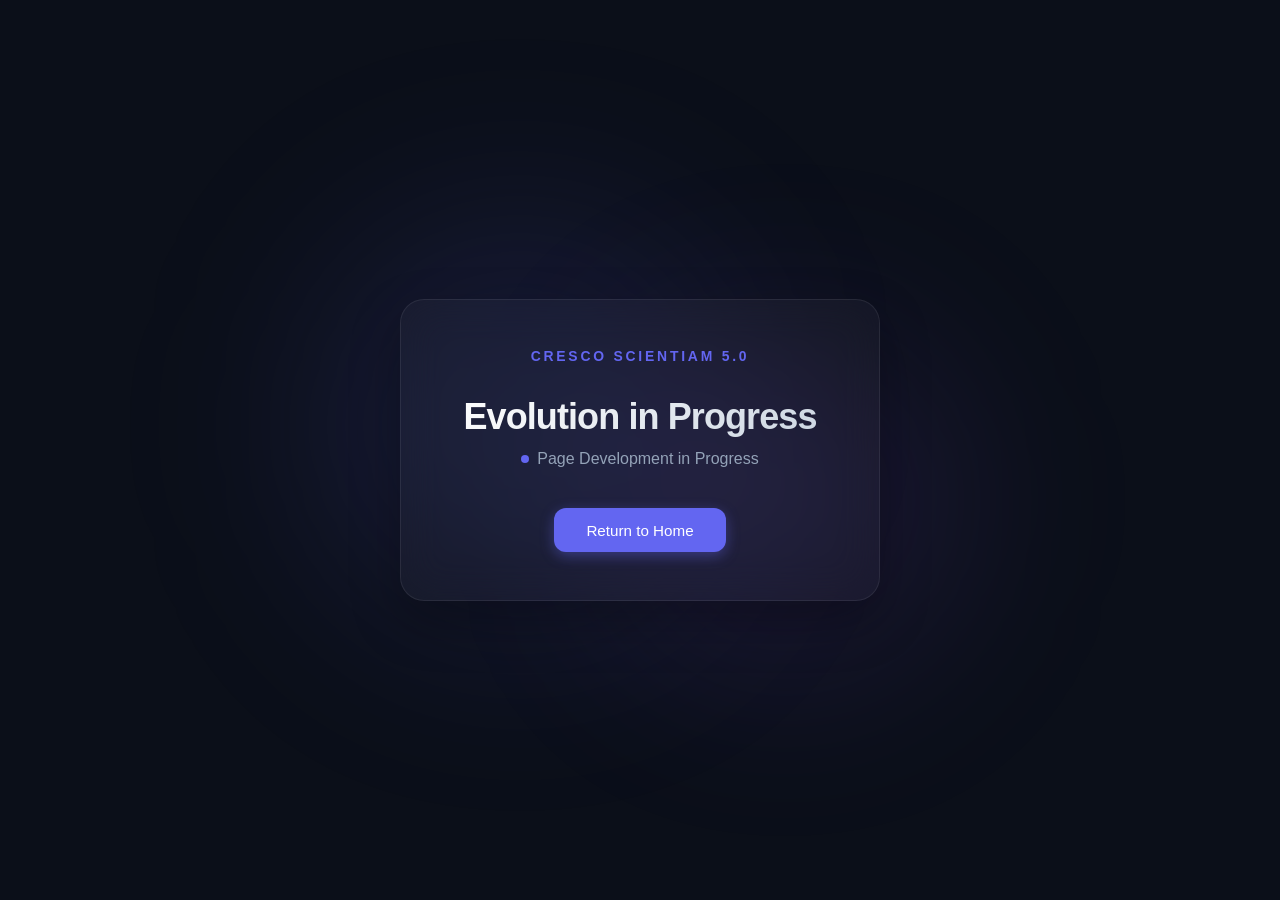
==== about.html @ 772f8664 "Add files via upload" ====
<!DOCTYPE html>
<html lang="en">
<head>
    <meta charset="UTF-8">
    <meta name="viewport" content="width=device-width, initial-scale=1.0">
    <title>Cresco Scientiam 5.0 - Under Development</title>
    <style>
        :root {
            --bg-color: #0b0f19;
            --text-primary: #ffffff;
            --text-secondary: #94a3b8;
            --accent-glow: rgba(99, 102, 241, 0.15);
            --accent-color: #6366f1;
            --accent-hover: #4f46e5;
            --card-bg: rgba(255, 255, 255, 0.03);
            --card-border: rgba(255, 255, 255, 0.08);
        }

        * {
            box-sizing: border-box;
            margin: 0;
            padding: 0;
        }

        body {
            font-family: -apple-system, BlinkMacSystemFont, 'Segoe UI', Roboto, Helvetica, Arial, sans-serif;
            background-color: var(--bg-color);
            color: var(--text-primary);
            min-height: 100vh;
            display: flex;
            justify-content: center;
            align-items: center;
            overflow: hidden;
            position: relative;
        }

        /* Ambient Background Glows */
        .glow-1 {
            position: absolute;
            top: 25%;
            left: 25%;
            width: 400px;
            height: 400px;
            background: var(--accent-glow);
            border-radius: 50%;
            filter: blur(100px);
            animation: float 8s ease-in-out infinite alternate;
            z-index: 1;
        }

        .glow-2 {
            position: absolute;
            bottom: 25%;
            right: 25%;
            width: 350px;
            height: 350px;
            background: rgba(139, 92, 246, 0.12);
            border-radius: 50%;
            filter: blur(90px);
            animation: float 10s ease-in-out infinite alternate-reverse;
            z-index: 1;
        }

        /* Main Container */
        .container {
            position: relative;
            z-index: 2;
            text-align: center;
            padding: 3rem 2.5rem;
            background: var(--card-bg);
            border: 1px solid var(--card-border);
            backdrop-filter: blur(20px);
            -webkit-backdrop-filter: blur(20px);
            border-radius: 24px;
            box-shadow: 0 20px 50px rgba(0, 0, 0, 0.3);
            max-width: 90%;
            width: 480px;
            animation: fadeIn 1.2s ease-out;
        }

        /* Typography */
        h1 {
            font-size: 2.25rem;
            font-weight: 700;
            letter-spacing: -0.025em;
            margin-bottom: 0.75rem;
            background: linear-gradient(135deg, #ffffff 0%, #cbd5e1 100%);
            -webkit-background-clip: text;
            -webkit-text-fill-color: transparent;
        }

        .tagline {
            font-size: 0.87rem;
            text-transform: uppercase;
            letter-spacing: 0.2em;
            color: var(--accent-color);
            margin-bottom: 2rem;
            font-weight: 600;
        }

        .status {
            display: flex;
            align-items: center;
            justify-content: center;
            gap: 0.5rem;
            color: var(--text-secondary);
            font-size: 1rem;
            margin-bottom: 2.5rem;
        }

        /* Pulse Indicator */
        .pulse-dot {
            width: 8px;
            height: 8px;
            background-color: var(--accent-color);
            border-radius: 50%;
            box-shadow: 0 0 0 0 rgba(99, 102, 241, 0.7);
            animation: pulse 2s infinite;
        }

        /* Button Styling */
        .btn {
            display: inline-flex;
            align-items: center;
            justify-content: center;
            padding: 0.85rem 2rem;
            font-size: 0.95rem;
            font-weight: 500;
            color: #ffffff;
            background-color: var(--accent-color);
            border: none;
            border-radius: 12px;
            cursor: pointer;
            text-decoration: none;
            transition: all 0.3s cubic-bezier(0.4, 0, 0.2, 1);
            box-shadow: 0 4px 14px rgba(99, 102, 241, 0.4);
        }

        .btn:hover {
            background-color: var(--accent-hover);
            transform: translateY(-2px);
            box-shadow: 0 6px 20px rgba(99, 102, 241, 0.6);
        }

        .btn:active {
            transform: translateY(0);
        }

        /* Animations */
        @keyframes fadeIn {
            from { opacity: 0; transform: translateY(20px); }
            to { opacity: 1; transform: translateY(0); }
        }

        @keyframes float {
            from { transform: translate(0, 0) scale(1); }
            to { transform: translate(30px, -30px) scale(1.1); }
        }

        @keyframes pulse {
            0% {
                transform: scale(0.95);
                box-shadow: 0 0 0 0 rgba(99, 102, 241, 0.7);
            }
            70% {
                transform: scale(1);
                box-shadow: 0 0 0 10px rgba(99, 102, 241, 0);
            }
            100% {
                transform: scale(0.95);
                box-shadow: 0 0 0 0 rgba(99, 102, 241, 0);
            }
        }
    </style>
</head>
<body>

    <div class="glow-1"></div>
    <div class="glow-2"></div>

    <div class="container">
        <div class="tagline">Cresco Scientiam 5.0</div>
        <h1>Evolution in Progress</h1>
        
        <div class="status">
            <span class="pulse-dot"></span>
            <span>Page Development in Progress</span>
        </div>

        <a href="index.html" class="btn">Return to Home</a>
    </div>

</body>
</html>
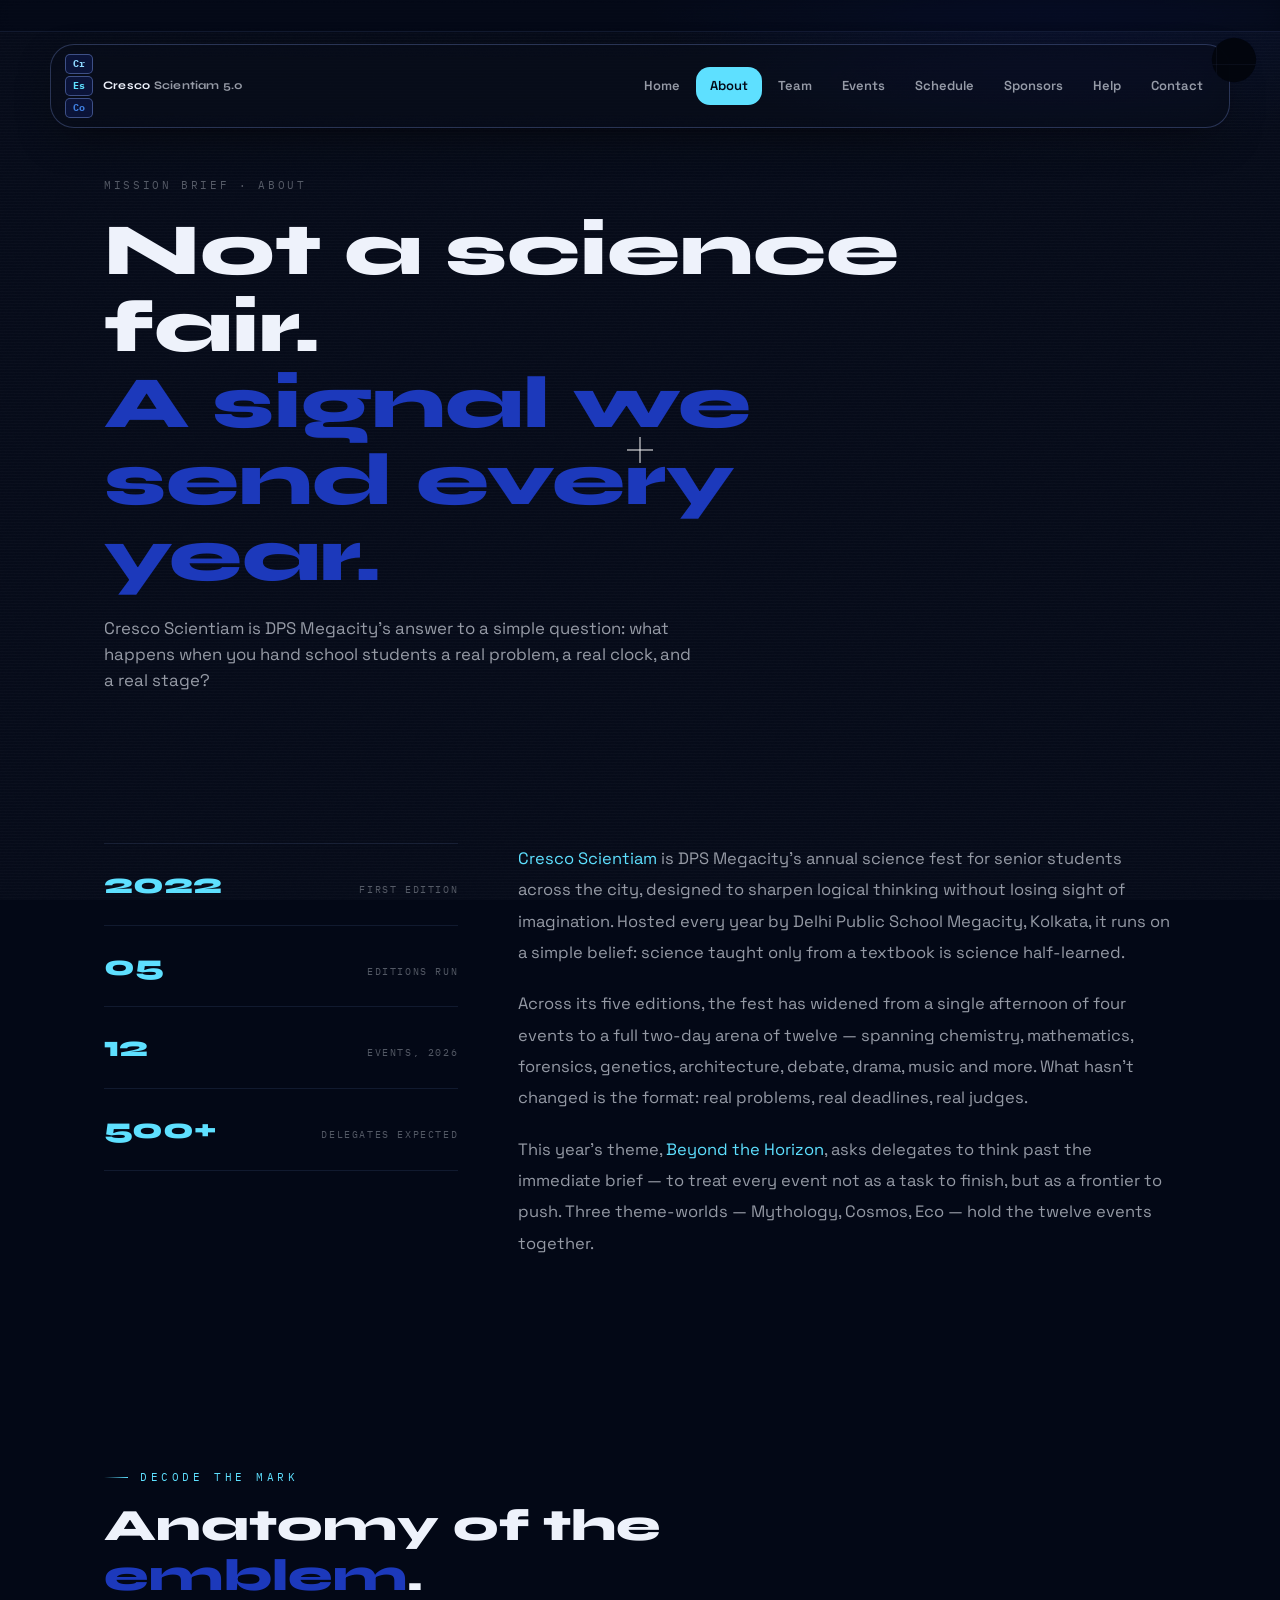
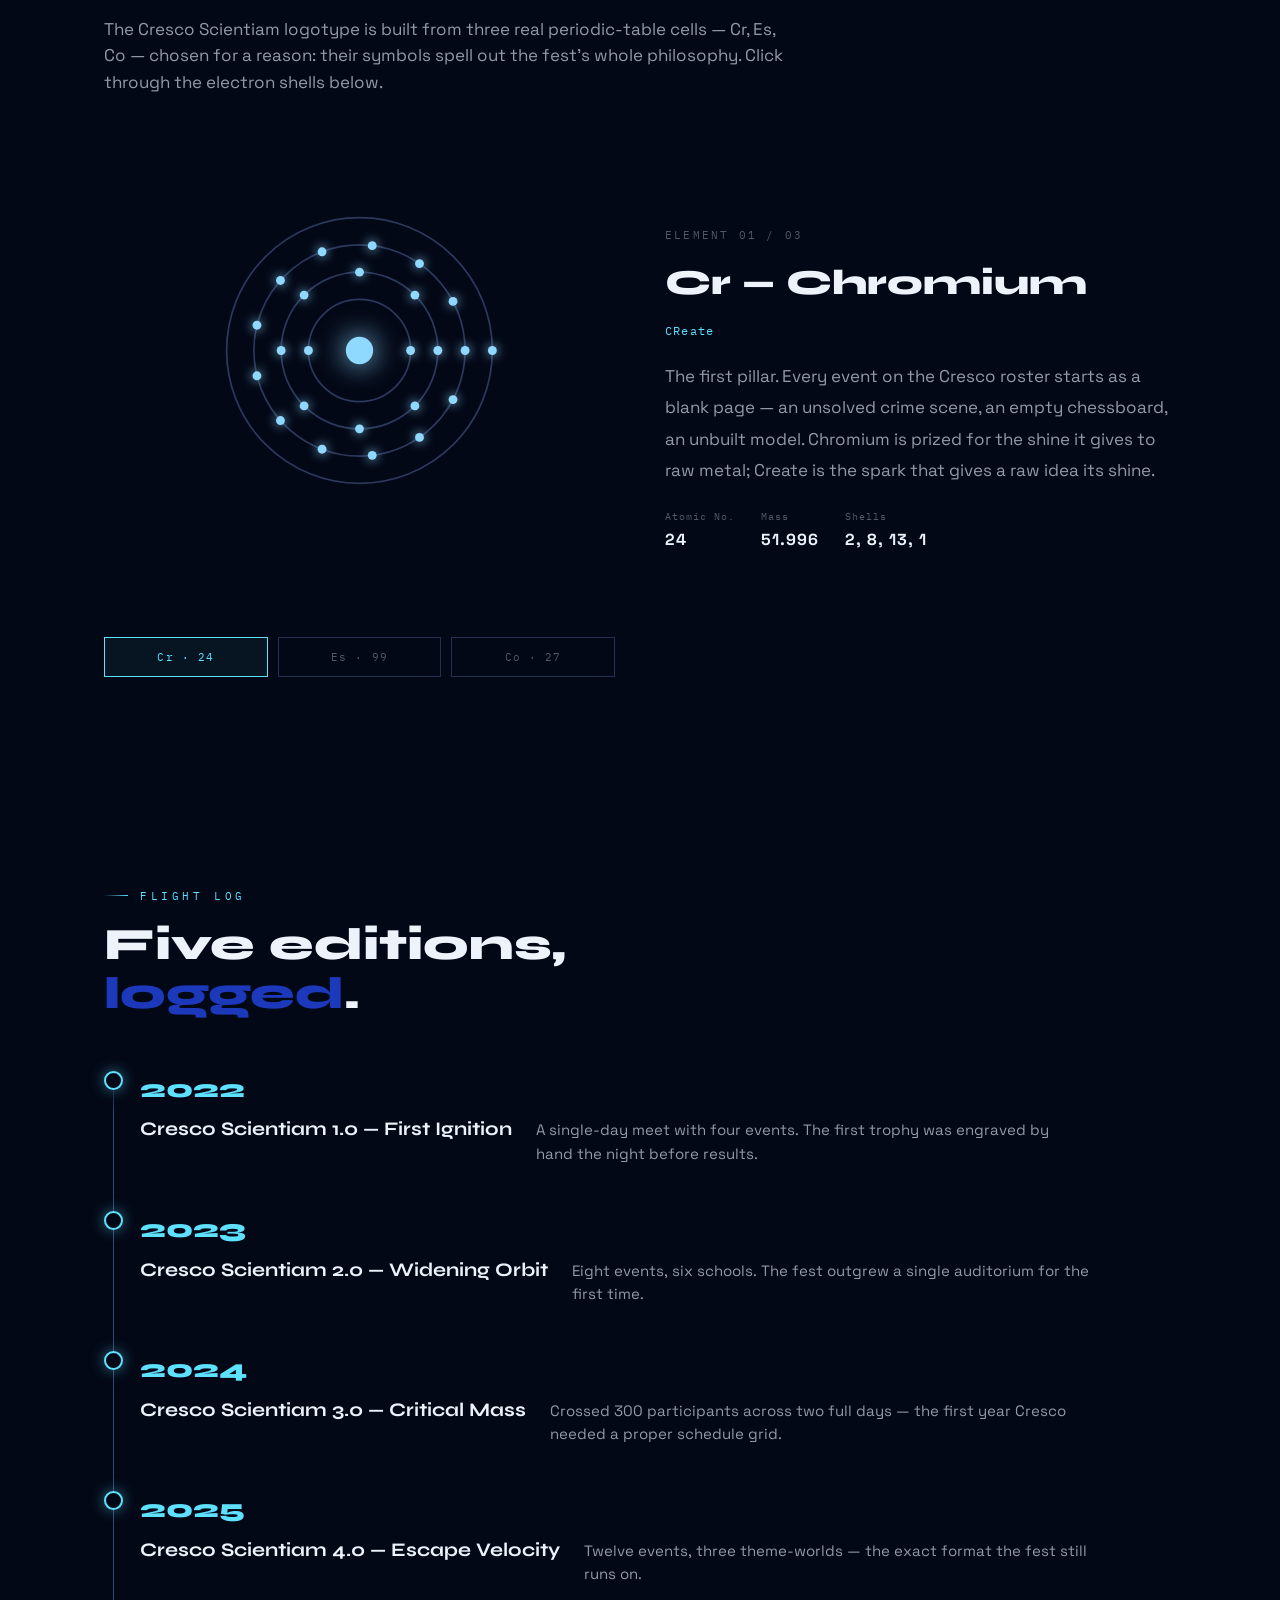
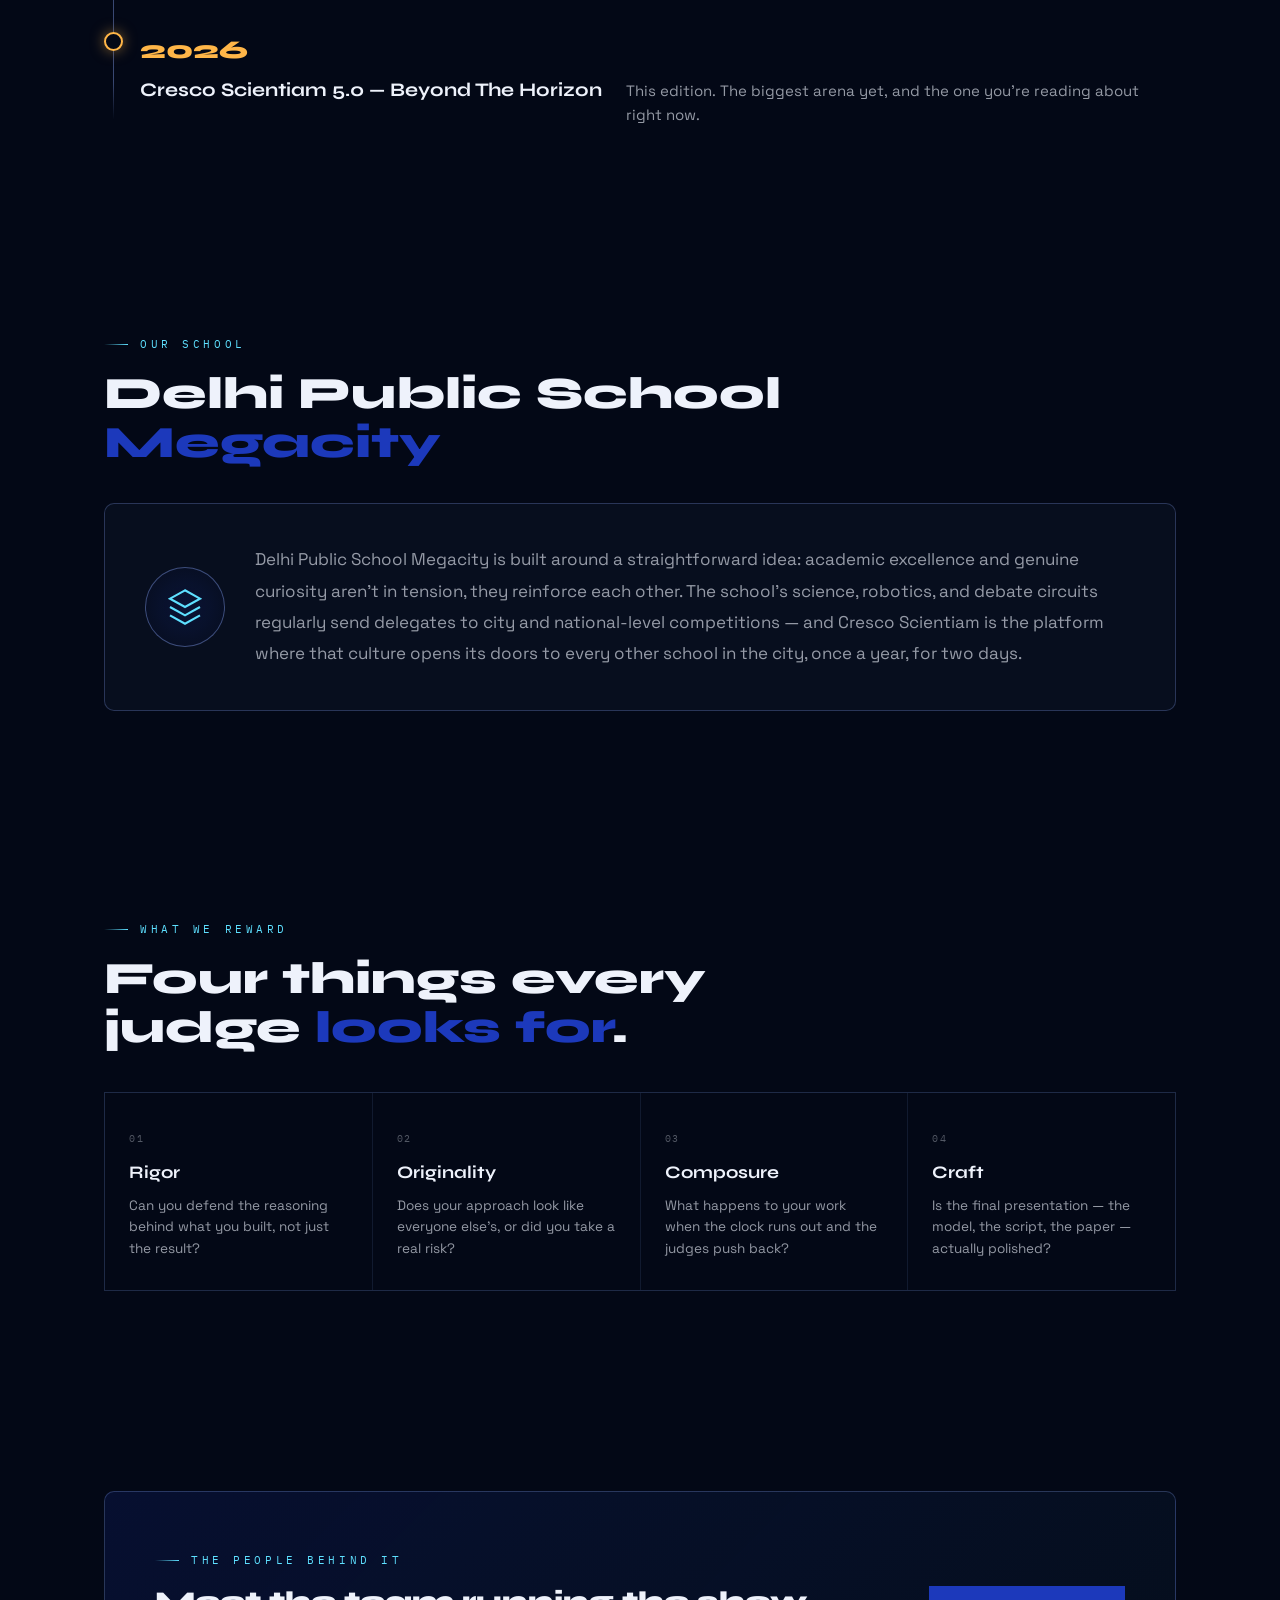
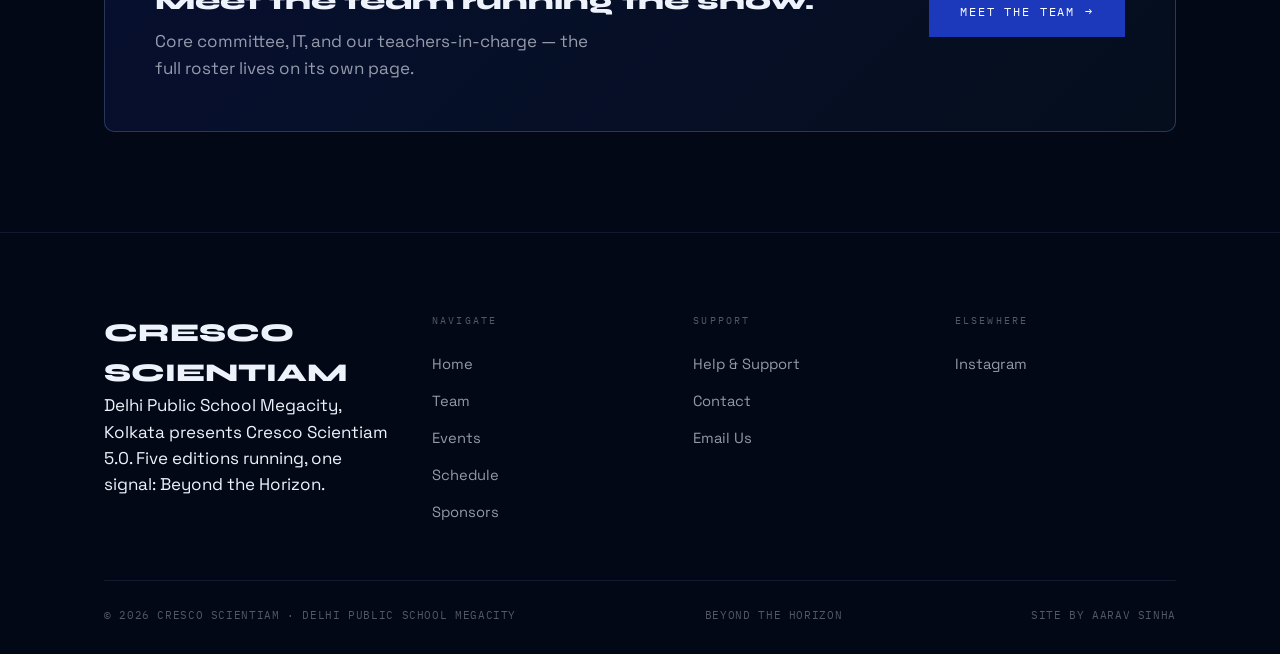
==== commit a59b1114: "Add files via upload" ====
--- a/about.html
+++ b/about.html
@@ -1,194 +1,404 @@
 <!DOCTYPE html>
 <html lang="en">
 <head>
-    <meta charset="UTF-8">
-    <meta name="viewport" content="width=device-width, initial-scale=1.0">
-    <title>Cresco Scientiam 5.0 - Under Development</title>
-    <style>
-        :root {
-            --bg-color: #0b0f19;
-            --text-primary: #ffffff;
-            --text-secondary: #94a3b8;
-            --accent-glow: rgba(99, 102, 241, 0.15);
-            --accent-color: #6366f1;
-            --accent-hover: #4f46e5;
-            --card-bg: rgba(255, 255, 255, 0.03);
-            --card-border: rgba(255, 255, 255, 0.08);
-        }
-
-        * {
-            box-sizing: border-box;
-            margin: 0;
-            padding: 0;
-        }
-
-        body {
-            font-family: -apple-system, BlinkMacSystemFont, 'Segoe UI', Roboto, Helvetica, Arial, sans-serif;
-            background-color: var(--bg-color);
-            color: var(--text-primary);
-            min-height: 100vh;
-            display: flex;
-            justify-content: center;
-            align-items: center;
-            overflow: hidden;
-            position: relative;
-        }
-
-        /* Ambient Background Glows */
-        .glow-1 {
-            position: absolute;
-            top: 25%;
-            left: 25%;
-            width: 400px;
-            height: 400px;
-            background: var(--accent-glow);
-            border-radius: 50%;
-            filter: blur(100px);
-            animation: float 8s ease-in-out infinite alternate;
-            z-index: 1;
-        }
-
-        .glow-2 {
-            position: absolute;
-            bottom: 25%;
-            right: 25%;
-            width: 350px;
-            height: 350px;
-            background: rgba(139, 92, 246, 0.12);
-            border-radius: 50%;
-            filter: blur(90px);
-            animation: float 10s ease-in-out infinite alternate-reverse;
-            z-index: 1;
-        }
-
-        /* Main Container */
-        .container {
-            position: relative;
-            z-index: 2;
-            text-align: center;
-            padding: 3rem 2.5rem;
-            background: var(--card-bg);
-            border: 1px solid var(--card-border);
-            backdrop-filter: blur(20px);
-            -webkit-backdrop-filter: blur(20px);
-            border-radius: 24px;
-            box-shadow: 0 20px 50px rgba(0, 0, 0, 0.3);
-            max-width: 90%;
-            width: 480px;
-            animation: fadeIn 1.2s ease-out;
-        }
-
-        /* Typography */
-        h1 {
-            font-size: 2.25rem;
-            font-weight: 700;
-            letter-spacing: -0.025em;
-            margin-bottom: 0.75rem;
-            background: linear-gradient(135deg, #ffffff 0%, #cbd5e1 100%);
-            -webkit-background-clip: text;
-            -webkit-text-fill-color: transparent;
-        }
-
-        .tagline {
-            font-size: 0.87rem;
-            text-transform: uppercase;
-            letter-spacing: 0.2em;
-            color: var(--accent-color);
-            margin-bottom: 2rem;
-            font-weight: 600;
-        }
-
-        .status {
-            display: flex;
-            align-items: center;
-            justify-content: center;
-            gap: 0.5rem;
-            color: var(--text-secondary);
-            font-size: 1rem;
-            margin-bottom: 2.5rem;
-        }
-
-        /* Pulse Indicator */
-        .pulse-dot {
-            width: 8px;
-            height: 8px;
-            background-color: var(--accent-color);
-            border-radius: 50%;
-            box-shadow: 0 0 0 0 rgba(99, 102, 241, 0.7);
-            animation: pulse 2s infinite;
-        }
-
-        /* Button Styling */
-        .btn {
-            display: inline-flex;
-            align-items: center;
-            justify-content: center;
-            padding: 0.85rem 2rem;
-            font-size: 0.95rem;
-            font-weight: 500;
-            color: #ffffff;
-            background-color: var(--accent-color);
-            border: none;
-            border-radius: 12px;
-            cursor: pointer;
-            text-decoration: none;
-            transition: all 0.3s cubic-bezier(0.4, 0, 0.2, 1);
-            box-shadow: 0 4px 14px rgba(99, 102, 241, 0.4);
-        }
-
-        .btn:hover {
-            background-color: var(--accent-hover);
-            transform: translateY(-2px);
-            box-shadow: 0 6px 20px rgba(99, 102, 241, 0.6);
-        }
-
-        .btn:active {
-            transform: translateY(0);
-        }
-
-        /* Animations */
-        @keyframes fadeIn {
-            from { opacity: 0; transform: translateY(20px); }
-            to { opacity: 1; transform: translateY(0); }
-        }
-
-        @keyframes float {
-            from { transform: translate(0, 0) scale(1); }
-            to { transform: translate(30px, -30px) scale(1.1); }
-        }
-
-        @keyframes pulse {
-            0% {
-                transform: scale(0.95);
-                box-shadow: 0 0 0 0 rgba(99, 102, 241, 0.7);
-            }
-            70% {
-                transform: scale(1);
-                box-shadow: 0 0 0 10px rgba(99, 102, 241, 0);
-            }
-            100% {
-                transform: scale(0.95);
-                box-shadow: 0 0 0 0 rgba(99, 102, 241, 0);
-            }
-        }
-    </style>
+<meta charset="UTF-8">
+<meta name="viewport" content="width=device-width, initial-scale=1.0, viewport-fit=cover">
+<meta name="theme-color" content="#030816">
+<meta name="description" content="The story behind Cresco Scientiam 5.0 — Delhi Public School Megacity, the emblem, and five editions of growth.">
+<title>About — Cresco Scientiam 5.0</title>
+<link rel="icon" href="data:image/svg+xml,%3Csvg xmlns='http://www.w3.org/2000/svg' viewBox='0 0 100 100'%3E%3Crect width='100' height='100' rx='20' fill='%23030816'/%3E%3Ccircle cx='50' cy='50' r='34' fill='none' stroke='%231c39bb' stroke-width='3'/%3E%3Ccircle cx='50' cy='16' r='4' fill='%235ee0ff'/%3E%3C/svg%3E">
+<link rel="preconnect" href="https://fonts.googleapis.com">
+<link rel="preconnect" href="https://fonts.gstatic.com" crossorigin>
+<link href="https://fonts.googleapis.com/css2?family=Syne:wght@500;600;700;800&family=Space+Grotesk:wght@300;400;500;600;700&family=IBM+Plex+Mono:wght@400;500;600;700&display=swap" rel="stylesheet">
+<style>
+:root{
+  --ink:#030816;--navy:#060f2c;--panel:rgba(13,20,38,.5);--panel-solid:#0b1120;
+  --line:rgba(140,170,255,.11);--line2:rgba(140,170,255,.26);--line3:rgba(140,170,255,.4);
+  --blue:#1c39bb;--electric:#5ee0ff;--amber:#ffb648;--alert:#ef4a5a;
+  --paper:#eef2fb;--dim:rgba(238,242,251,.62);--faint:rgba(238,242,251,.34);
+  --disp:'Syne',sans-serif;--ui:'Space Grotesk',sans-serif;--mono:'IBM Plex Mono',monospace;
+}
+*,*::before,*::after{box-sizing:border-box;margin:0;padding:0;}
+html{scroll-behavior:smooth;overflow-x:hidden;width:100%;}
+body{background:var(--ink);color:var(--paper);font-family:var(--ui);font-size:17px;line-height:1.55;overflow-x:hidden;width:100%;-webkit-font-smoothing:antialiased;cursor:none;opacity:0;animation:pageIn .7s ease .05s forwards;}
+@keyframes pageIn{to{opacity:1;}}
+@media (hover:none),(pointer:coarse){body{cursor:auto;}}
+a{color:inherit;text-decoration:none;} img{max-width:100%;display:block;} ul,ol{list-style:none;}
+.scanlines{position:fixed;inset:0;z-index:1;pointer-events:none;opacity:.5;mix-blend-mode:overlay;background:repeating-linear-gradient(to bottom,rgba(255,255,255,.028) 0px,rgba(255,255,255,.028) 1px,transparent 1px,transparent 3px);}
+.grain{position:fixed;inset:0;z-index:1;pointer-events:none;opacity:.045;mix-blend-mode:overlay;background-image:url("data:image/svg+xml,%3Csvg viewBox='0 0 200 200' xmlns='http://www.w3.org/2000/svg'%3E%3Cfilter id='n'%3E%3CfeTurbulence type='fractalNoise' baseFrequency='0.9' numOctaves='4' stitchTiles='stitch'/%3E%3C/filter%3E%3Crect width='100%25' height='100%25' filter='url(%23n)'/%3E%3C/svg%3E");background-size:180px 180px;}
+body::before{content:'';position:fixed;inset:0;z-index:0;pointer-events:none;background:radial-gradient(ellipse 55% 40% at 82% -6%, rgba(28,57,187,.16), transparent 60%);}
+.reticle{position:fixed;top:0;left:0;width:26px;height:26px;pointer-events:none;z-index:9998;transform:translate(-50%,-50%);mix-blend-mode:difference;transition:width .2s,height .2s;}
+.reticle::before,.reticle::after{content:'';position:absolute;background:#fff;}
+.reticle::before{left:50%;top:0;width:1px;height:100%;transform:translateX(-.5px);}
+.reticle::after{top:50%;left:0;height:1px;width:100%;transform:translateY(-.5px);}
+.reticle.big{width:54px;height:54px;}
+@media (hover:none),(pointer:coarse){.reticle{display:none;}}
+
+.wrap{max-width:1200px;margin:0 auto;padding:0 clamp(20px,5vw,72px);position:relative;z-index:3;}
+.eyebrow{display:inline-flex;align-items:center;gap:12px;font-family:var(--mono);font-size:10.5px;letter-spacing:.34em;text-transform:uppercase;color:var(--electric);}
+.eyebrow::before{content:'';width:24px;height:1px;background:linear-gradient(90deg,transparent,var(--electric));}
+section{position:relative;z-index:2;padding:100px 0;}
+.reveal{opacity:0;transform:translateY(28px);transition:opacity .85s cubic-bezier(.16,1,.3,1),transform .85s cubic-bezier(.16,1,.3,1);}
+.reveal.in{opacity:1;transform:translateY(0);}
+
+.ticker-bar{position:fixed;top:0;left:0;right:0;z-index:90;height:32px;overflow:hidden;backdrop-filter:blur(12px) saturate(140%);-webkit-backdrop-filter:blur(12px) saturate(140%);background:rgba(3,8,22,.7);border-bottom:1px solid var(--line);display:flex;align-items:center;}
+.ticker-track{display:flex;white-space:nowrap;animation:tickerScroll 34s linear infinite;}
+.ticker-track span{font-family:var(--mono);font-size:10px;letter-spacing:.2em;text-transform:uppercase;color:var(--faint);padding:0 24px;display:inline-flex;align-items:center;gap:10px;}
+.ticker-track span i{width:4px;height:4px;border-radius:50%;background:var(--electric);display:inline-block;}
+@keyframes tickerScroll{from{transform:translateX(0);}to{transform:translateX(-50%);}}
+
+.topbar{position:fixed;top:44px;left:50%;transform:translateX(-50%);z-index:96;width:min(94vw,1180px);border-radius:24px;backdrop-filter:blur(18px) saturate(160%);-webkit-backdrop-filter:blur(18px) saturate(160%);background:rgba(8,12,26,.72);border:1px solid var(--line2);box-shadow:0 14px 44px -16px rgba(0,0,0,.65);transition:background .3s;}
+.topbar.scrolled{background:rgba(6,9,20,.9);}
+.topbar-inner{display:flex;align-items:center;justify-content:space-between;gap:14px;padding:9px 12px 9px 14px;}
+.tb-brand{display:flex;align-items:center;gap:10px;flex-shrink:0;}
+.tb-logo-stack{display:flex;flex-direction:column;gap:2px;}
+.tb-cell{width:28px;height:20px;border-radius:5px;display:grid;place-items:center;font-family:var(--mono);font-weight:700;font-size:10px;border:1px solid var(--line3);}
+.tb-cell[data-el="cr"]{color:#8fd8ff;background:rgba(28,57,187,.2);}
+.tb-cell[data-el="es"]{color:#5ee0ff;background:rgba(28,57,187,.2);}
+.tb-cell[data-el="co"]{color:#3f7fe0;background:rgba(28,57,187,.2);}
+.tb-words{display:none;font-family:var(--disp);font-weight:700;font-size:.72rem;letter-spacing:.02em;color:var(--dim);white-space:nowrap;}
+.tb-words b{color:var(--paper);}
+@media (min-width:460px){.tb-words{display:block;}}
+.tb-tabs{display:none;gap:2px;align-items:center;}
+.tb-tabs a{font-family:var(--ui);font-weight:600;font-size:13px;color:var(--dim);padding:9px 14px;border-radius:14px;transition:color .25s,background .25s;white-space:nowrap;}
+.tb-tabs a:hover{color:var(--paper);background:rgba(94,224,255,.08);}
+.tb-tabs a.active{color:var(--ink);background:var(--electric);}
+.tb-bar-btn{display:flex;flex-direction:column;gap:4px;width:40px;height:40px;align-items:center;justify-content:center;border-radius:12px;border:1px solid var(--line2);background:transparent;cursor:pointer;flex-shrink:0;transition:border-color .3s,background .3s;}
+.tb-bar-btn:hover{border-color:var(--electric);background:rgba(94,224,255,.06);}
+.tb-bar-btn:active{transform:scale(.93);}
+.tb-bar-btn span{width:18px;height:2px;background:var(--paper);border-radius:2px;transition:transform .3s,opacity .3s;}
+.tb-bar-btn.open span:nth-child(1){transform:translateY(6px) rotate(45deg);}
+.tb-bar-btn.open span:nth-child(2){opacity:0;}
+.tb-bar-btn.open span:nth-child(3){transform:translateY(-6px) rotate(-45deg);}
+@media (min-width:981px){.tb-tabs{display:flex;} .tb-bar-btn{display:none;}}
+@media (max-width:980px){.topbar{top:40px;border-radius:20px;}}
+@media (max-width:420px){.tb-words{display:none;}}
+
+.overlay-nav{position:fixed;inset:0;z-index:200;backdrop-filter:blur(20px);-webkit-backdrop-filter:blur(20px);background:rgba(3,6,14,.96);clip-path:circle(2% at calc(100% - 46px) 60px);transition:clip-path .7s cubic-bezier(.7,0,.2,1);pointer-events:none;}
+.overlay-nav.open{clip-path:circle(150% at calc(100% - 46px) 60px);pointer-events:all;}
+.overlay-grid{position:absolute;inset:0;background-image:linear-gradient(var(--line) 1px,transparent 1px),linear-gradient(90deg,var(--line) 1px,transparent 1px);background-size:64px 64px;opacity:.5;}
+.overlay-inner{position:relative;z-index:2;height:100%;display:flex;flex-direction:column;justify-content:center;padding:110px clamp(24px,7vw,110px) 40px;max-width:1000px;margin:0 auto;overflow-y:auto;}
+.overlay-clock{font-family:var(--mono);font-size:12px;color:var(--dim);letter-spacing:.14em;margin-bottom:30px;}
+.overlay-clock b{display:inline-block;margin-left:10px;font-size:15px;color:var(--electric);font-weight:500;}
+.overlay-links{display:flex;flex-direction:column;gap:0;}
+.overlay-links a{display:flex;align-items:baseline;gap:20px;font-family:var(--disp);font-weight:700;font-size:clamp(1.7rem,7vw,2.6rem);color:var(--faint);padding:12px 0;border-bottom:1px solid var(--line);transition:color .35s,padding .35s;}
+.overlay-links a small{font-family:var(--mono);font-size:11px;color:var(--faint);font-weight:400;letter-spacing:.1em;}
+.overlay-links a:hover,.overlay-links a.active{color:var(--paper);padding-left:12px;}
+.overlay-links a:hover small,.overlay-links a.active small{color:var(--electric);}
+.overlay-bottom{display:flex;flex-direction:column;gap:16px;margin-top:30px;padding-top:24px;border-top:1px solid var(--line);}
+.overlay-bottom .ob-col span{display:block;font-family:var(--mono);font-size:9.5px;letter-spacing:.24em;color:var(--faint);text-transform:uppercase;margin-bottom:6px;}
+.overlay-bottom .ob-col a,.overlay-bottom .ob-col p{color:var(--dim);font-size:.92rem;}
+
+.btn{font-family:var(--mono);font-size:11.5px;letter-spacing:.16em;text-transform:uppercase;padding:16px 30px;border:1px solid var(--line3);position:relative;display:inline-flex;align-items:center;gap:10px;background:transparent;color:var(--paper);cursor:pointer;transition:all .3s;}
+.btn-solid{background:var(--blue);border-color:var(--blue);color:#fff;}
+.btn-solid:hover{box-shadow:0 0 34px rgba(28,57,187,.5);}
+.btn-ghost:hover{border-color:var(--electric);color:var(--electric);background:rgba(94,224,255,.06);}
+.btn .arrow{transition:transform .3s;} .btn:hover .arrow{transform:translateX(4px);}
+.btn:active{transform:scale(.96);}
+
+.page-hero{padding:170px 0 50px;}
+.page-hero .kicker{font-family:var(--mono);font-size:11px;letter-spacing:.24em;color:var(--faint);text-transform:uppercase;}
+.page-hero h1{font-family:var(--disp);font-weight:800;font-size:clamp(2.4rem,6.4vw,4.6rem);line-height:1.04;margin-top:16px;max-width:900px;}
+.page-hero h1 em{font-style:normal;color:var(--blue);}
+.page-hero p{margin-top:20px;color:var(--dim);max-width:600px;font-size:1.05rem;}
+
+.section-title{font-family:var(--disp);font-weight:800;font-size:clamp(1.8rem,4.2vw,2.8rem);margin-top:16px;line-height:1.1;}
+.section-title em{font-style:normal;color:var(--blue);}
+.section-head{max-width:680px;}
+.section-head p{margin-top:16px;color:var(--dim);}
+
+.mission-grid{display:grid;grid-template-columns:.7fr 1.3fr;gap:60px;}
+.mission-grid .prose{color:var(--dim);line-height:1.9;font-size:1.03rem;}
+.mission-grid .prose p+p{margin-top:20px;}
+.mission-grid .prose em{color:var(--electric);font-style:normal;}
+.stat-rail{display:flex;flex-direction:column;gap:0;border-top:1px solid var(--line);}
+.stat-rail .sr{display:flex;justify-content:space-between;align-items:baseline;padding:18px 0;border-bottom:1px solid var(--line);}
+.stat-rail .sr b{font-family:var(--disp);font-weight:800;font-size:1.8rem;color:var(--electric);}
+.stat-rail .sr span{font-family:var(--mono);font-size:10px;letter-spacing:.16em;color:var(--faint);text-transform:uppercase;}
+@media (max-width:900px){.mission-grid{grid-template-columns:1fr;}}
+
+.emblem-wrap{display:grid;grid-template-columns:1fr 1fr;gap:50px;align-items:center;}
+.emblem-visual{position:relative;aspect-ratio:1;}
+.emblem-visual svg{width:100%;height:100%;cursor:pointer;}
+.emblem-tabs{display:flex;gap:10px;margin-top:24px;}
+.emblem-tab{flex:1;padding:12px;text-align:center;border:1px solid var(--line2);font-family:var(--mono);font-size:11px;letter-spacing:.1em;color:var(--faint);cursor:pointer;transition:all .3s;background:transparent;}
+.emblem-tab.active{border-color:var(--electric);color:var(--electric);background:rgba(94,224,255,.06);}
+.emblem-copy .el-num{font-family:var(--mono);font-size:11px;color:var(--faint);letter-spacing:.2em;}
+.emblem-copy h3{font-family:var(--disp);font-weight:800;font-size:2.2rem;margin:10px 0 6px;}
+.emblem-copy .el-sub{font-family:var(--mono);font-size:12px;color:var(--electric);letter-spacing:.1em;}
+.emblem-copy p{color:var(--dim);margin-top:18px;line-height:1.85;}
+.emblem-meta{display:flex;gap:26px;margin-top:22px;flex-wrap:wrap;}
+.emblem-meta div{font-family:var(--mono);font-size:10px;color:var(--faint);letter-spacing:.1em;}
+.emblem-meta b{display:block;color:var(--paper);font-size:1rem;font-family:var(--ui);margin-top:4px;}
+@media (max-width:900px){.emblem-wrap{grid-template-columns:1fr;}.emblem-visual{max-width:320px;margin:0 auto;}}
+
+.tl-wrap{position:relative;padding-left:36px;}
+.tl-wrap::before{content:'';position:absolute;left:9px;top:6px;bottom:6px;width:1px;background:linear-gradient(to bottom,transparent,var(--line3) 6%,var(--line3) 94%,transparent);}
+.tl-row{position:relative;padding-bottom:44px;}
+.tl-row:last-child{padding-bottom:0;}
+.tl-dot{position:absolute;left:-36px;top:2px;width:19px;height:19px;border-radius:50%;border:2px solid var(--electric);background:var(--ink);box-shadow:0 0 14px rgba(94,224,255,.5);}
+.tl-year{font-family:var(--disp);font-weight:800;font-size:1.6rem;color:var(--electric);}
+.tl-card{display:flex;gap:24px;flex-wrap:wrap;align-items:baseline;margin-top:6px;}
+.tl-card h4{font-family:var(--disp);font-weight:700;font-size:1.2rem;}
+.tl-card p{color:var(--dim);font-size:.94rem;max-width:520px;}
+
+.school-panel{border:1px solid var(--line2);background:var(--panel);padding:40px;display:grid;grid-template-columns:auto 1fr;gap:30px;align-items:center;border-radius:10px;}
+.school-mark{width:80px;height:80px;border-radius:50%;border:1px solid var(--line3);display:grid;place-items:center;background:radial-gradient(circle,rgba(28,57,187,.16),transparent);flex-shrink:0;overflow:hidden;position:relative;}
+.school-mark img{position:absolute;inset:0;width:100%;height:100%;object-fit:contain;padding:8px;z-index:2;}
+@media (max-width:640px){.school-panel{grid-template-columns:1fr;text-align:center;}.school-mark{margin:0 auto;}}
+
+.values-grid{display:grid;grid-template-columns:repeat(4,1fr);gap:1px;background:var(--line);border:1px solid var(--line);}
+.value-card{background:var(--ink);padding:30px 24px;}
+.value-card .vn{font-family:var(--mono);font-size:10px;color:var(--faint);letter-spacing:.16em;}
+.value-card h4{font-family:var(--disp);font-weight:700;font-size:1.1rem;margin:10px 0 8px;}
+.value-card p{color:var(--dim);font-size:.85rem;line-height:1.6;}
+@media (max-width:900px){.values-grid{grid-template-columns:repeat(2,1fr);}}
+@media (max-width:520px){.values-grid{grid-template-columns:1fr;}}
+
+.team-cta{border:1px solid var(--line2);background:linear-gradient(135deg,rgba(28,57,187,.16),rgba(94,224,255,.03));padding:clamp(30px,5vw,50px);display:flex;flex-wrap:wrap;justify-content:space-between;align-items:center;gap:24px;border-radius:10px;}
+.team-cta h3{font-family:var(--disp);font-weight:800;font-size:clamp(1.2rem,2.4vw,1.6rem);}
+.team-cta p{color:var(--dim);margin-top:8px;max-width:440px;}
+
+footer{border-top:1px solid var(--line);padding:80px 0 30px;position:relative;z-index:2;}
+.foot-top{display:grid;grid-template-columns:1.3fr repeat(3,1fr);gap:40px;padding-bottom:50px;}
+.foot-brand-word{font-family:var(--disp);font-weight:800;font-size:1.6rem;}
+.foot-brand p{color:var(--dim);margin-top:16px;font-size:.92rem;line-height:1.8;max-width:280px;}
+.foot-col span{display:block;font-family:var(--mono);font-size:10px;letter-spacing:.22em;color:var(--faint);text-transform:uppercase;margin-bottom:18px;}
+.foot-col a{display:block;color:var(--dim);font-size:.92rem;padding:7px 0;}
+.foot-col a:hover{color:var(--electric);}
+.foot-bottom{display:flex;justify-content:space-between;flex-wrap:wrap;gap:12px;padding-top:26px;border-top:1px solid var(--line);font-family:var(--mono);font-size:10.5px;color:var(--faint);letter-spacing:.06em;}
+@media (max-width:900px){.foot-top{grid-template-columns:1fr 1fr;}}
+@media (max-width:560px){.foot-top{grid-template-columns:1fr;}}
+</style>
 </head>
 <body>
-
-    <div class="glow-1"></div>
-    <div class="glow-2"></div>
-
-    <div class="container">
-        <div class="tagline">Cresco Scientiam 5.0</div>
-        <h1>Evolution in Progress</h1>
-        
-        <div class="status">
-            <span class="pulse-dot"></span>
-            <span>Page Development in Progress</span>
+<div class="scanlines"></div><div class="grain"></div>
+<div class="reticle" id="reticle"></div>
+
+<div class="ticker-bar"><div class="ticker-track" id="tickerTrack"></div></div>
+
+<header class="topbar" id="topbar">
+  <div class="topbar-inner">
+    <a href="index.html" class="tb-brand">
+      <span class="tb-logo-stack"><span class="tb-cell" data-el="cr">Cr</span><span class="tb-cell" data-el="es">Es</span><span class="tb-cell" data-el="co">Co</span></span>
+      <span class="tb-words"><b>Cresco</b> Scientiam 5.0</span>
+    </a>
+    <nav class="tb-tabs">
+      <a href="index.html">Home</a>
+      <a href="about.html" class="active">About</a>
+      <a href="team.html">Team</a>
+      <a href="events.html">Events</a>
+      <a href="schedule.html">Schedule</a>
+      <a href="sponsors.html">Sponsors</a>
+      <a href="help.html">Help</a>
+      <a href="contact.html">Contact</a>
+    </nav>
+    <button class="tb-bar-btn" id="menuTrigger" aria-label="Open menu" aria-expanded="false"><span></span><span></span><span></span></button>
+  </div>
+</header>
+
+<nav class="overlay-nav" id="overlayNav">
+  <div class="overlay-grid"></div>
+  <div class="overlay-inner">
+    <div class="overlay-clock">LOCAL TIME &middot; IST<b id="overlayClock">00:00:00</b></div>
+    <div class="overlay-links">
+      <a href="index.html"><small>01</small>Home</a>
+      <a href="about.html" class="active"><small>02</small>About</a>
+      <a href="team.html"><small>03</small>Team</a>
+      <a href="events.html"><small>04</small>Events</a>
+      <a href="schedule.html"><small>05</small>Schedule</a>
+      <a href="sponsors.html"><small>06</small>Sponsors</a>
+      <a href="help.html"><small>07</small>Help &amp; Support</a>
+      <a href="contact.html"><small>08</small>Contact</a>
+    </div>
+    <div class="overlay-bottom">
+      <div class="ob-col"><span>Presented By</span><p>DPS Megacity, Kolkata</p></div>
+      <div class="ob-col"><span>Email</span><a href="mailto:crescoscientiam@dpsmegacity.in">crescoscientiam@dpsmegacity.in</a></div>
+      <div class="ob-col"><span>Social</span><a href="https://www.instagram.com/cresco_2026/" target="_blank" rel="noopener">@cresco_2026</a></div>
+    </div>
+  </div>
+</nav>
+
+<main>
+  <section class="page-hero">
+    <div class="wrap">
+      <span class="kicker">Mission Brief &middot; About</span>
+      <h1>Not a science fair.<br><em>A signal we send every year.</em></h1>
+      <p>Cresco Scientiam is DPS Megacity's answer to a simple question: what happens when you hand school students a real problem, a real clock, and a real stage?</p>
+    </div>
+  </section>
+
+  <section>
+    <div class="wrap mission-grid">
+      <div class="reveal">
+        <div class="stat-rail">
+          <div class="sr"><b>2022</b><span>First Edition</span></div>
+          <div class="sr"><b>05</b><span>Editions Run</span></div>
+          <div class="sr"><b>12</b><span>Events, 2026</span></div>
+          <div class="sr"><b>500+</b><span>Delegates Expected</span></div>
         </div>
-
-        <a href="index.html" class="btn">Return to Home</a>
-    </div>
-
+      </div>
+      <div class="prose reveal">
+        <p><em>Cresco Scientiam</em> is DPS Megacity's annual science fest for senior students across the city, designed to sharpen logical thinking without losing sight of imagination. Hosted every year by Delhi Public School Megacity, Kolkata, it runs on a simple belief: science taught only from a textbook is science half-learned.</p>
+        <p>Across its five editions, the fest has widened from a single afternoon of four events to a full two-day arena of twelve — spanning chemistry, mathematics, forensics, genetics, architecture, debate, drama, music and more. What hasn't changed is the format: real problems, real deadlines, real judges.</p>
+        <p>This year's theme, <em>Beyond the Horizon</em>, asks delegates to think past the immediate brief — to treat every event not as a task to finish, but as a frontier to push. Three theme-worlds — Mythology, Cosmos, Eco — hold the twelve events together.</p>
+      </div>
+    </div>
+  </section>
+
+  <section>
+    <div class="wrap">
+      <div class="section-head reveal">
+        <span class="eyebrow">Decode The Mark</span>
+        <h2 class="section-title">Anatomy of the <em>emblem</em>.</h2>
+        <p>The Cresco Scientiam logotype is built from three real periodic-table cells — Cr, Es, Co — chosen for a reason: their symbols spell out the fest's whole philosophy. Click through the electron shells below.</p>
+      </div>
+      <div class="emblem-wrap reveal">
+        <div>
+          <div class="emblem-visual"><svg viewBox="0 0 300 300" id="emblemSvg"></svg></div>
+          <div class="emblem-tabs">
+            <button class="emblem-tab active" data-el="cr">Cr &middot; 24</button>
+            <button class="emblem-tab" data-el="es">Es &middot; 99</button>
+            <button class="emblem-tab" data-el="co">Co &middot; 27</button>
+          </div>
+        </div>
+        <div class="emblem-copy" id="emblemCopy">
+          <span class="el-num">ELEMENT 01 / 03</span>
+          <h3>Cr — Chromium</h3>
+          <span class="el-sub">CReate</span>
+          <p>The first pillar. Every event on the Cresco roster starts as a blank page — an unsolved crime scene, an empty chessboard, an unbuilt model. Chromium is prized for the shine it gives to raw metal; Create is the spark that gives a raw idea its shine.</p>
+          <div class="emblem-meta"><div>Atomic No.<b>24</b></div><div>Mass<b>51.996</b></div><div>Shells<b>2, 8, 13, 1</b></div></div>
+        </div>
+      </div>
+    </div>
+  </section>
+
+  <section>
+    <div class="wrap">
+      <div class="section-head reveal"><span class="eyebrow">Flight Log</span><h2 class="section-title">Five editions, <em>logged</em>.</h2></div>
+      <div class="tl-wrap reveal" style="margin-top:50px;">
+        <div class="tl-row"><div class="tl-dot"></div><div class="tl-year">2022</div><div class="tl-card"><h4>Cresco Scientiam 1.0 — First Ignition</h4><p>A single-day meet with four events. The first trophy was engraved by hand the night before results.</p></div></div>
+        <div class="tl-row"><div class="tl-dot"></div><div class="tl-year">2023</div><div class="tl-card"><h4>Cresco Scientiam 2.0 — Widening Orbit</h4><p>Eight events, six schools. The fest outgrew a single auditorium for the first time.</p></div></div>
+        <div class="tl-row"><div class="tl-dot"></div><div class="tl-year">2024</div><div class="tl-card"><h4>Cresco Scientiam 3.0 — Critical Mass</h4><p>Crossed 300 participants across two full days — the first year Cresco needed a proper schedule grid.</p></div></div>
+        <div class="tl-row"><div class="tl-dot"></div><div class="tl-year">2025</div><div class="tl-card"><h4>Cresco Scientiam 4.0 — Escape Velocity</h4><p>Twelve events, three theme-worlds — the exact format the fest still runs on.</p></div></div>
+        <div class="tl-row"><div class="tl-dot" style="border-color:var(--amber);box-shadow:0 0 14px rgba(255,182,72,.5);"></div><div class="tl-year" style="color:var(--amber);">2026</div><div class="tl-card"><h4>Cresco Scientiam 5.0 — Beyond The Horizon</h4><p>This edition. The biggest arena yet, and the one you're reading about right now.</p></div></div>
+      </div>
+    </div>
+  </section>
+
+  <section>
+    <div class="wrap">
+      <div class="section-head reveal"><span class="eyebrow">Our School</span><h2 class="section-title">Delhi Public School <em>Megacity</em></h2></div>
+      <div class="school-panel reveal" style="margin-top:36px;">
+        <div class="school-mark"><img src="dps-logo.png" alt="" onerror="this.style.display='none'"><svg width="40" height="40" viewBox="0 0 24 24" fill="none" stroke="#5ee0ff" stroke-width="1.3"><path d="M12 2 3 7l9 5 9-5-9-5Z"/><path d="M3 12l9 5 9-5"/><path d="M3 17l9 5 9-5"/></svg></div>
+        <p style="color:var(--dim);line-height:1.85;">Delhi Public School Megacity is built around a straightforward idea: academic excellence and genuine curiosity aren't in tension, they reinforce each other. The school's science, robotics, and debate circuits regularly send delegates to city and national-level competitions — and Cresco Scientiam is the platform where that culture opens its doors to every other school in the city, once a year, for two days.</p>
+      </div>
+    </div>
+  </section>
+
+  <section>
+    <div class="wrap">
+      <div class="section-head reveal"><span class="eyebrow">What We Reward</span><h2 class="section-title">Four things every judge <em>looks for</em>.</h2></div>
+      <div class="values-grid reveal" style="margin-top:40px;">
+        <div class="value-card"><span class="vn">01</span><h4>Rigor</h4><p>Can you defend the reasoning behind what you built, not just the result?</p></div>
+        <div class="value-card"><span class="vn">02</span><h4>Originality</h4><p>Does your approach look like everyone else's, or did you take a real risk?</p></div>
+        <div class="value-card"><span class="vn">03</span><h4>Composure</h4><p>What happens to your work when the clock runs out and the judges push back?</p></div>
+        <div class="value-card"><span class="vn">04</span><h4>Craft</h4><p>Is the final presentation — the model, the script, the paper — actually polished?</p></div>
+      </div>
+    </div>
+  </section>
+
+  <section>
+    <div class="wrap">
+      <div class="team-cta reveal">
+        <div><span class="eyebrow">The People Behind It</span><h3 style="margin-top:12px;">Meet the team running the show.</h3><p>Core committee, IT, and our teachers-in-charge — the full roster lives on its own page.</p></div>
+        <a href="team.html" class="btn btn-solid">Meet The Team <span class="arrow">&rarr;</span></a>
+      </div>
+    </div>
+  </section>
+</main>
+
+<footer>
+  <div class="wrap">
+    <div class="foot-top">
+      <div><div class="foot-brand-word">CRESCO SCIENTIAM</div><p>Delhi Public School Megacity, Kolkata presents Cresco Scientiam 5.0. Five editions running, one signal: Beyond the Horizon.</p></div>
+      <div class="foot-col"><span>Navigate</span><a href="index.html">Home</a><a href="team.html">Team</a><a href="events.html">Events</a><a href="schedule.html">Schedule</a><a href="sponsors.html">Sponsors</a></div>
+      <div class="foot-col"><span>Support</span><a href="help.html">Help &amp; Support</a><a href="contact.html">Contact</a><a href="mailto:crescoscientiam@dpsmegacity.in">Email Us</a></div>
+      <div class="foot-col"><span>Elsewhere</span><a href="https://www.instagram.com/cresco_2026/" target="_blank" rel="noopener">Instagram</a></div>
+    </div>
+    <div class="foot-bottom"><span>&copy; 2026 CRESCO SCIENTIAM &middot; DELHI PUBLIC SCHOOL MEGACITY</span><span>BEYOND THE HORIZON</span><span>SITE BY AARAV SINHA</span></div>
+  </div>
+</footer>
+
+<script>
+(function(){
+  const r=document.getElementById('reticle');
+  if(!window.matchMedia('(hover:none),(pointer:coarse)').matches){
+    let x=innerWidth/2,y=innerHeight/2,cx=x,cy=y;
+    addEventListener('pointermove',e=>{x=e.clientX;y=e.clientY;});
+    document.body.addEventListener('mouseover',e=>{if(e.target.closest('a,button'))r.classList.add('big');});
+    document.body.addEventListener('mouseout',e=>{if(e.target.closest('a,button'))r.classList.remove('big');});
+    (function loop(){cx+=(x-cx)*.22;cy+=(y-cy)*.22;r.style.transform=`translate(${cx}px,${cy}px) translate(-50%,-50%)`;requestAnimationFrame(loop);})();
+  }
+})();
+(function(){
+  const trigger=document.getElementById('menuTrigger'),overlay=document.getElementById('overlayNav'),topbar=document.getElementById('topbar');
+  function toggle(force){const open=force!==undefined?force:!overlay.classList.contains('open');overlay.classList.toggle('open',open);trigger.classList.toggle('open',open);trigger.setAttribute('aria-expanded',open);document.body.style.overflow=open?'hidden':'';}
+  trigger.addEventListener('click',()=>toggle());
+  document.querySelectorAll('.overlay-links a').forEach(a=>a.addEventListener('click',()=>toggle(false)));
+  addEventListener('keydown',e=>{if(e.key==='Escape')toggle(false);});
+  function clock(){const parts=new Intl.DateTimeFormat('en-GB',{timeZone:'Asia/Kolkata',hour:'2-digit',minute:'2-digit',second:'2-digit',hour12:false}).formatToParts(new Date());document.getElementById('overlayClock').textContent=`${parts.find(p=>p.type==='hour').value}:${parts.find(p=>p.type==='minute').value}:${parts.find(p=>p.type==='second').value}`;}
+  clock();setInterval(clock,1000);
+  addEventListener('scroll',()=>topbar.classList.toggle('scrolled',scrollY>30),{passive:true});
+})();
+(function(){
+  const io=new IntersectionObserver(entries=>{entries.forEach(e=>{if(e.isIntersecting){e.target.classList.add('in');io.unobserve(e.target);}});},{threshold:.1});
+  document.querySelectorAll('.reveal').forEach(el=>io.observe(el));
+})();
+(function(){
+  const DATA={
+    cr:{num:'ELEMENT 01 / 03',name:'Cr — Chromium',sub:'CReate',mass:'51.996',z:'24',shells:[2,8,13,1],shellStr:'2, 8, 13, 1',accent:'#8fd8ff',
+      text:'The first pillar. Every event on the Cresco roster starts as a blank page — an unsolved crime scene, an empty chessboard, an unbuilt model. Chromium is prized for the shine it gives to raw metal; Create is the spark that gives a raw idea its shine.'},
+    es:{num:'ELEMENT 02 / 03',name:'Es — Einsteinium',sub:'ESstablish',mass:'[252]',z:'99',shells:[2,8,18,32,25,8,2],shellStr:'2, 8, 18, 32, 25, 8, 2',accent:'#5ee0ff',
+      text:'The second pillar. Einsteinium was discovered in the debris of the first hydrogen bomb test — chaos, and then structure pulled out of it. Establish is exactly that: the research, rehearsal and rigor that turns a spark into something you can defend on stage.'},
+    co:{num:'ELEMENT 03 / 03',name:'Co — Cobalt',sub:'COmpete',mass:'58.933',z:'27',shells:[2,8,15,2],shellStr:'2, 8, 15, 2',accent:'#3f7fe0',
+      text:'The final pillar. Cobalt sits at the heart of some of the most energy-dense materials known — small, dense, potent. Compete is the arena itself: twelve events, two days, one stage, where every school brings its best minds to test what they built.'}
+  };
+  const svg=document.getElementById('emblemSvg');
+  function render(key){
+    const d=DATA[key],cx=150,cy=150;
+    let html=`<circle cx="${cx}" cy="${cy}" r="8" fill="${d.accent}" style="filter:drop-shadow(0 0 8px ${d.accent})"/>`;
+    d.shells.forEach((count,i)=>{
+      const r=30+i*16;
+      html+=`<circle cx="${cx}" cy="${cy}" r="${r}" fill="none" stroke="rgba(140,170,255,.3)" stroke-width="1"/>`;
+      const dur=(6+i*3).toFixed(1),dir=i%2===0?'':'Rev';
+      html+=`<g style="transform-origin:${cx}px ${cy}px;animation:emSpin${dir} ${dur}s linear infinite;">`;
+      for(let e=0;e<count;e++){
+        const ang=(e/count)*Math.PI*2,ex=cx+r*Math.cos(ang),ey=cy+r*Math.sin(ang);
+        html+=`<circle cx="${ex.toFixed(2)}" cy="${ey.toFixed(2)}" r="2.6" fill="${d.accent}" style="filter:drop-shadow(0 0 3px ${d.accent})"/>`;
+      }
+      html+='</g>';
+    });
+    svg.innerHTML=html;
+    document.getElementById('emblemCopy').innerHTML=`
+      <span class="el-num">${d.num}</span><h3>${d.name}</h3><span class="el-sub">${d.sub}</span><p>${d.text}</p>
+      <div class="emblem-meta"><div>Atomic No.<b>${d.z}</b></div><div>Mass<b>${d.mass}</b></div><div>Shells<b>${d.shellStr}</b></div></div>`;
+  }
+  render('cr');
+  const style=document.createElement('style');
+  style.textContent='@keyframes emSpin{from{transform:rotate(0)}to{transform:rotate(360deg)}}@keyframes emSpinRev{from{transform:rotate(360deg)}to{transform:rotate(0)}}';
+  document.head.appendChild(style);
+  document.querySelectorAll('.emblem-tab').forEach(tab=>{
+    tab.addEventListener('click',()=>{document.querySelectorAll('.emblem-tab').forEach(t=>t.classList.remove('active'));tab.classList.add('active');render(tab.dataset.el);});
+  });
+})();
+</script>
+
+<script type="module">
+  import { initializeApp } from "https://www.gstatic.com/firebasejs/10.12.2/firebase-app.js";
+  import { getFirestore, doc, setDoc, increment } from "https://www.gstatic.com/firebasejs/10.12.2/firebase-firestore.js";
+  const firebaseConfig = { apiKey: "AIzaSyCr7RU1pUOyxV88VEAgJZwEHNupTHCnv98", authDomain: "cresco-scientiam.firebaseapp.com", projectId: "cresco-scientiam", storageBucket: "cresco-scientiam.firebasestorage.app", messagingSenderId: "102065794685", appId: "1:102065794685:web:bf1bb3506d77a722368b14", measurementId: "G-QLQSFRB8ZW" };
+  try{ const app=initializeApp(firebaseConfig); const db=getFirestore(app); setDoc(doc(db,"stats","pageViews"),{ about: increment(1) },{ merge:true }).catch(()=>{}); }catch(err){ console.warn("Firebase not initialised:",err); }
+</script>
 </body>
 </html>
